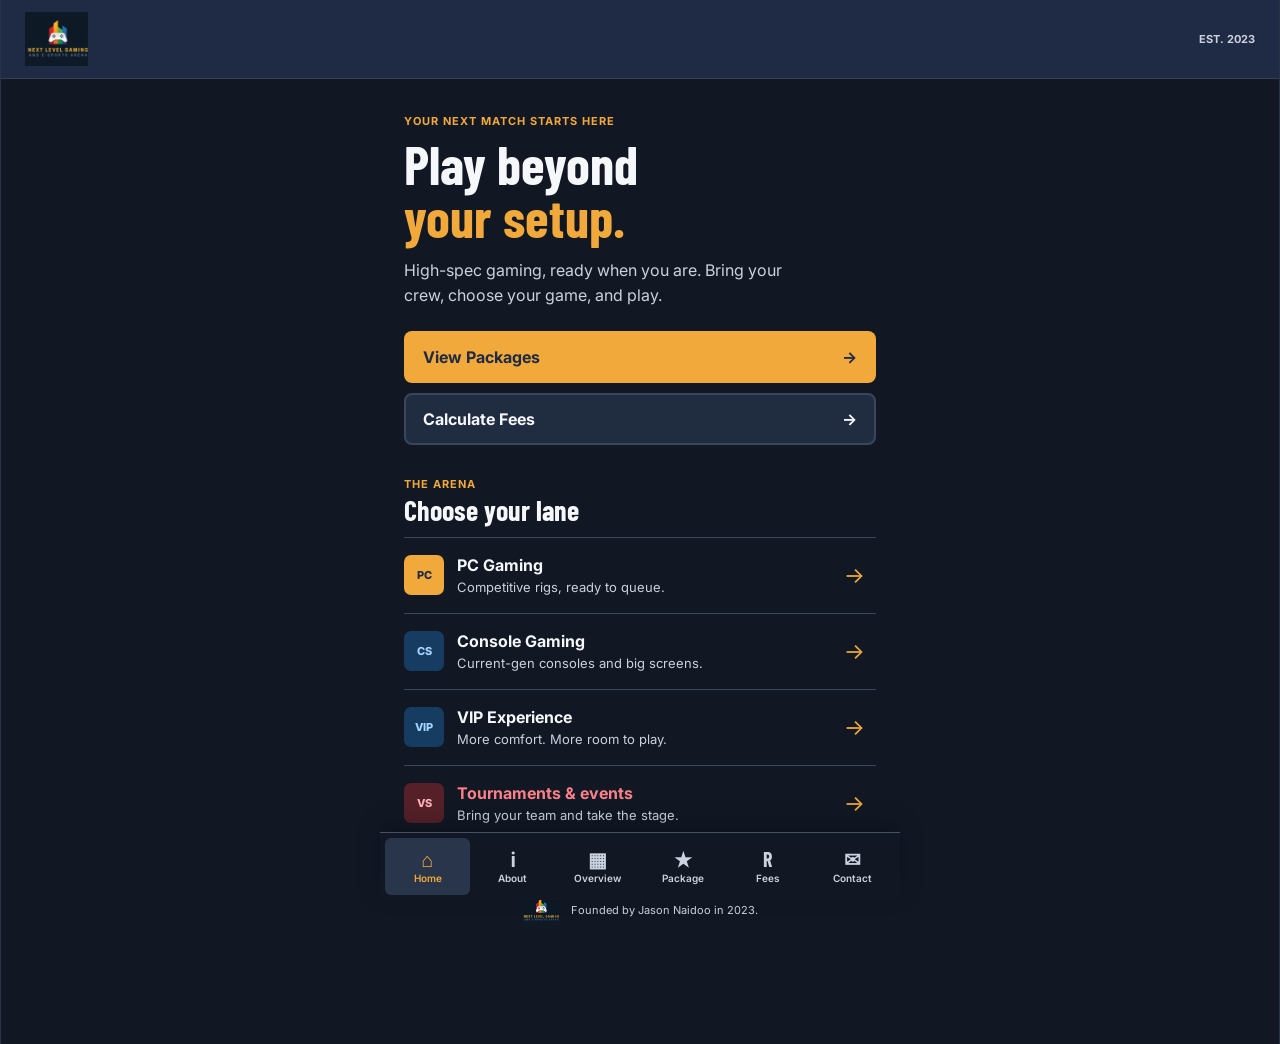
==== index.html @ 75a26975 "Initial commit" ====
<!doctype html>
<html lang="en">
<head>
  <meta charset="utf-8">
  <meta name="viewport" content="width=device-width, initial-scale=1, viewport-fit=cover">
  <meta name="theme-color" content="#1F2A44">
  <meta name="description" content="Play at Next Level Gaming & Esports Arena. Explore gaming packages and plan your session.">
  <title>Home | Next Level Gaming & Esports Arena</title>
  <link rel="preconnect" href="https://fonts.googleapis.com">
  <link rel="preconnect" href="https://fonts.gstatic.com" crossorigin>
  <link href="https://fonts.googleapis.com/css2?family=Barlow+Condensed:wght@600;700;800&family=Inter:wght@400;500;600;700&display=swap" rel="stylesheet">
  <link rel="stylesheet" href="css/style.css">
  <script src="js/script.js" defer></script>
</head>
<body>
  <!-- The shared header keeps the venue identity visible without adding desktop navigation. -->
  <header class="site-header">
    <a class="brand" href="index.html" aria-label="Next Level Gaming Arena home">
      <img class="brand-logo" src="assets/nlg-logo.jpg" alt="Next Level Gaming and Esports Arena logo">
      <span class="brand-fallback" hidden><strong>NEXT LEVEL</strong><small>GAMING &amp; ESPORTS ARENA</small></span>
    </a>
    <span class="header-year">EST. 2023</span>
  </header>

  <main class="page-content home-page">
    <section class="home-intro" aria-labelledby="welcome-heading">
      <p class="eyebrow">YOUR NEXT MATCH STARTS HERE</p>
      <h1 id="welcome-heading">Play beyond<br><span>your setup.</span></h1>
      <p class="intro-copy">High-spec gaming, ready when you are. Bring your crew, choose your game, and play.</p>
    </section>

    <!-- The two clear actions sit after the welcome so they are easy to reach while scrolling. -->
    <section class="home-actions" aria-label="Get started">
      <a class="button button-primary" href="package.html">View Packages <span aria-hidden="true">&#8594;</span></a>
      <a class="button button-secondary" href="calculate-fees.html">Calculate Fees <span aria-hidden="true">&#8594;</span></a>
    </section>

    <section class="quick-highlights" aria-labelledby="highlights-heading">
      <div class="section-heading-row">
        <p class="eyebrow">THE ARENA</p>
        <h2 id="highlights-heading">Choose your lane</h2>
      </div>
      <ul class="highlight-list">
        <li class="highlight-item"><span class="highlight-mark mark-gold" aria-hidden="true">PC</span><div><h3>PC Gaming</h3><p>Competitive rigs, ready to queue.</p></div><a href="package.html" aria-label="Explore PC gaming package">&#8594;</a></li>
        <li class="highlight-item"><span class="highlight-mark mark-blue" aria-hidden="true">CS</span><div><h3>Console Gaming</h3><p>Current-gen consoles and big screens.</p></div><a href="overview.html" aria-label="See console gaming overview">&#8594;</a></li>
        <li class="highlight-item"><span class="highlight-mark mark-blue" aria-hidden="true">VIP</span><div><h3>VIP Experience</h3><p>More comfort. More room to play.</p></div><a href="calculate-fees.html" aria-label="Calculate VIP session fees">&#8594;</a></li>
        <li class="highlight-item highlight-competitive"><span class="highlight-mark mark-red" aria-hidden="true">VS</span><div><h3>Tournaments &amp; events</h3><p>Bring your team and take the stage.</p></div><a href="contact.html" aria-label="Contact us about events">&#8594;</a></li>
      </ul>
    </section>
  </main>

  <footer class="site-footer">
    <img class="footer-logo" src="assets/nlg-logo.jpg" alt="Next Level Gaming and Esports Arena logo">
    <p>Founded by Jason Naidoo in 2023.</p>
  </footer>

  <!-- Fixed navigation stays within thumb reach; the active link is announced to screen readers. -->
  <nav class="bottom-nav" aria-label="Main navigation">
    <a class="nav-item is-active" href="index.html" aria-current="page"><span class="nav-icon" aria-hidden="true">&#8962;</span><span>Home</span></a>
    <a class="nav-item" href="about.html"><span class="nav-icon" aria-hidden="true">i</span><span>About</span></a>
    <a class="nav-item" href="overview.html"><span class="nav-icon" aria-hidden="true">&#9638;</span><span>Overview</span></a>
    <a class="nav-item" href="package.html"><span class="nav-icon" aria-hidden="true">&#9733;</span><span>Package</span></a>
    <a class="nav-item" href="calculate-fees.html"><span class="nav-icon" aria-hidden="true">R</span><span>Fees</span></a>
    <a class="nav-item" href="contact.html"><span class="nav-icon" aria-hidden="true">&#9993;</span><span>Contact</span></a>
  </nav>
</body>
</html>
---- css/style.css ----
/* Shared mobile-first styling. The layouts stay one column because this is a phone app, not a desktop page squeezed down. */
:root {
  color-scheme: dark;
  --navy: #1F2A44;
  --gold: #F2A93B;
  --red: #E63946;
  --green: #3AAF57;
  --blue: #2E86DE;
  --page: #111824;
  --panel: #182234;
  --line: #39465C;
  --text: #F6F7FA;
  --muted: #CBD2DF;
  --font-body: 'Inter', 'Segoe UI', sans-serif;
  --font-display: 'Barlow Condensed', 'Arial Narrow', sans-serif;
}

* { box-sizing: border-box; }
html { min-width: 320px; background: var(--page); }
body {
  min-height: 100vh;
  margin: 0;
  padding: env(safe-area-inset-top) 0 calc(90px + env(safe-area-inset-bottom));
  background: var(--page);
  color: var(--text);
  font-family: var(--font-body);
  font-size: 16px;
  line-height: 1.5;
}
a { color: inherit; }
button, input, select, textarea { font: inherit; }
button, a, input, select, textarea { -webkit-tap-highlight-color: transparent; }

/* The logo area can display the supplied image or a readable text fallback while it is absent. */
.site-header {
  min-height: 78px;
  padding: 12px 20px;
  display: flex;
  align-items: center;
  justify-content: space-between;
  gap: 12px;
  background: var(--navy);
  border-bottom: 1px solid rgba(255,255,255,.1);
}
.brand { min-width: 0; min-height: 48px; display: flex; align-items: center; text-decoration: none; }
.brand-logo { display: block; max-width: 176px; max-height: 54px; width: auto; height: auto; object-fit: contain; }
.brand-fallback { flex-direction: column; line-height: 1; }
.brand-fallback:not([hidden]) { display: flex; }
.brand-fallback strong { color: var(--gold); font-family: var(--font-display); font-size: 28px; line-height: 1; }
.brand-fallback small { margin-top: 5px; color: var(--text); font-size: 9px; font-weight: 700; letter-spacing: .08em; }
.header-year { flex: 0 0 auto; color: var(--muted); font-size: 11px; font-weight: 700; }

.page-content { width: min(100%, 520px); margin: 0 auto; padding: 28px 20px 26px; }
.home-page { padding-top: 34px; }
.eyebrow { margin: 0 0 9px; color: var(--gold); font-size: 11px; font-weight: 700; letter-spacing: .09em; }
h1, h2, h3, p { margin-top: 0; }
h1, h2 { font-family: var(--font-display); font-weight: 700; line-height: .98; }
h1 { margin-bottom: 14px; font-size: 48px; }
h1 span { color: var(--gold); }
h2 { margin-bottom: 10px; font-size: 28px; }
h3 { margin-bottom: 2px; font-size: 16px; line-height: 1.3; }
.intro-copy { max-width: 390px; margin: 0; color: var(--muted); line-height: 1.55; }
.page-intro { margin-bottom: 27px; }
.home-intro { margin-bottom: 23px; }
.home-intro h1 { font-size: 54px; }

/* Full-width buttons are easier to hit one-handed than small inline links. */
.home-actions { display: grid; gap: 10px; margin-bottom: 31px; }
.button {
  min-height: 52px;
  padding: 12px 17px;
  display: flex;
  align-items: center;
  justify-content: space-between;
  gap: 12px;
  border: 2px solid transparent;
  border-radius: 8px;
  font-size: 16px;
  font-weight: 700;
  text-decoration: none;
  cursor: pointer;
  transition: transform .12s ease, filter .12s ease, background-color .12s ease;
}
.button-primary { background: var(--gold); color: var(--navy); }
.button-secondary { border-color: var(--line); background: #202C40; color: var(--text); }
.button:active, .nav-item:active { transform: scale(.98); filter: brightness(.9); }
.button:focus-visible, .nav-item:focus-visible, a:focus-visible, input:focus-visible, select:focus-visible, textarea:focus-visible { outline: 3px solid var(--blue); outline-offset: 3px; }

.section-heading-row { margin-bottom: 12px; }
.section-heading-row .eyebrow { margin-bottom: 5px; }
.quick-highlights { padding-bottom: 4px; }
.highlight-list { margin: 0; padding: 0; list-style: none; }
.highlight-item {
  min-height: 76px;
  padding: 12px 0;
  display: grid;
  grid-template-columns: 42px minmax(0, 1fr) 44px;
  align-items: center;
  gap: 11px;
  border-top: 1px solid var(--line);
}
.highlight-item p { margin: 0; color: var(--muted); font-size: 13px; line-height: 1.4; }
.highlight-item > a { min-width: 44px; min-height: 44px; display: grid; place-items: center; color: var(--gold); font-size: 22px; text-decoration: none; }
.highlight-mark { width: 40px; height: 40px; display: grid; place-items: center; border-radius: 7px; font-size: 11px; font-weight: 800; }
.mark-gold { background: var(--gold); color: var(--navy); }
.mark-blue { background: #173C61; color: #A7D2FF; }
.mark-red { background: #552028; color: #FFB2B7; }
.highlight-competitive h3 { color: #FF8188; }

.story-block { position: relative; margin: 31px 0 27px; padding: 20px 18px; background: var(--panel); border-left: 3px solid var(--gold); border-radius: 0 8px 8px 0; }
.story-year { margin: 0 0 7px; color: var(--gold); font-family: var(--font-display); font-size: 37px; font-weight: 700; line-height: 1; }
.story-block h2 { font-size: 27px; }
.story-block p:last-child { margin-bottom: 0; }
.story-block p:not(.story-year) { color: var(--muted); }
.statement-list { display: grid; }
.statement-item { padding: 18px 0; border-top: 1px solid var(--line); }
.statement-label { display: block; margin-bottom: 8px; color: var(--green); font-size: 11px; font-weight: 700; letter-spacing: .08em; }
.statement-vision .statement-label { color: #78B7FF; }
.statement-item h2 { font-size: 25px; }
.statement-item p { margin-bottom: 0; color: var(--muted); }
.text-link, .offer-link { min-height: 44px; display: inline-flex; align-items: center; gap: 8px; color: var(--gold); font-weight: 700; text-decoration: none; }

.offer-list { display: grid; }
.offer-item { padding: 19px 0 17px; border-top: 1px solid var(--line); }
.offer-index { display: block; margin-bottom: 8px; color: var(--gold); font-size: 11px; font-weight: 700; letter-spacing: .06em; }
.offer-blue { color: #78B7FF; }
.offer-red { color: #FF8188; }
.offer-item h2 { margin-bottom: 5px; font-size: 27px; }
.offer-item p { margin: 0; color: var(--muted); }
.offer-link { margin-top: 7px; font-size: 14px; }
.offer-vip { border-left: 3px solid var(--blue); padding-left: 14px; }
.offer-event { border-left: 3px solid var(--red); padding-left: 14px; }

.price-strip { margin: 0 0 27px; padding: 15px 17px; display: flex; align-items: center; justify-content: space-between; gap: 12px; border-radius: 8px; background: var(--gold); color: var(--navy); }
.price-strip > div { display: flex; align-items: baseline; gap: 6px; }
.price-caption { align-self: center; font-size: 10px; font-weight: 800; }
.price-strip strong { font-family: var(--font-display); font-size: 40px; line-height: 1; }
.price-unit { font-size: 13px; font-weight: 700; }
.price-note { padding-left: 12px; border-left: 1px solid rgba(31,42,68,.4); font-size: 12px; font-weight: 600; line-height: 1.3; }
.spec-section { margin-bottom: 25px; }
.spec-section h2 { margin-bottom: 14px; }
.spec-list { margin: 0; }
.spec-list > div { padding: 12px 0; display: grid; grid-template-columns: 86px minmax(0,1fr); gap: 10px; border-top: 1px solid var(--line); }
.spec-list dt { color: var(--gold); font-size: 12px; font-weight: 700; }
.spec-list dd { margin: 0; color: var(--text); font-size: 14px; }
.included-section { padding: 18px; border-radius: 8px; background: var(--panel); }
.included-section h2 { margin-bottom: 11px; font-size: 24px; }
.check-list { margin: 0; padding: 0; list-style: none; }
.check-list li { position: relative; margin-top: 8px; padding-left: 22px; color: var(--muted); }
.check-list li::before { position: absolute; left: 0; color: var(--green); content: '\2713'; font-weight: 700; }
.package-cta { margin-top: 22px; }
.fine-print { margin: 10px 0 0; color: var(--muted); font-size: 12px; }

.calculator-form, .contact-form { display: grid; gap: 17px; }
.field-group { display: grid; gap: 7px; }
.field-group label { font-size: 14px; font-weight: 700; }
.label-detail { color: var(--muted); font-size: 12px; font-weight: 400; }
.field-group input, .field-group select, .field-group textarea {
  width: 100%;
  min-height: 50px;
  padding: 11px 13px;
  border: 1px solid #647086;
  border-radius: 7px;
  background: #F6F7FA;
  color: #141B28;
  font-size: 16px;
}
.field-group select { padding-right: 35px; }
.field-group textarea { min-height: 116px; resize: vertical; }
.input-with-unit { position: relative; }
.input-with-unit input { padding-right: 82px; }
.input-with-unit > span { position: absolute; top: 50%; right: 13px; color: #45516A; font-size: 13px; transform: translateY(-50%); pointer-events: none; }
.total-panel { margin-top: 24px; padding: 20px; border: 1px solid #526079; border-radius: 8px; background: var(--navy); }
.total-panel .eyebrow { margin-bottom: 4px; }
.total-amount { display: block; color: var(--gold); font-family: var(--font-display); font-size: 52px; font-weight: 700; line-height: 1.05; }
.total-message { margin: 6px 0 0; color: var(--muted); font-size: 13px; }
.fee-error, .field-error { color: #FF8188; font-size: 13px; font-weight: 600; }
.fee-error { margin: 12px 0 0; }
.fee-error[hidden], .form-success[hidden] { display: none; }
[aria-invalid="true"] { border-color: var(--red) !important; }

.submit-button { width: 100%; margin-top: 2px; }
.form-success { margin: 0; padding: 13px; border-left: 4px solid var(--green); border-radius: 4px; background: #173223; color: #BDF2C9; }
.contact-details { margin-top: 31px; padding-top: 21px; border-top: 1px solid var(--line); }
.contact-details .eyebrow { margin-bottom: 5px; }
.contact-details h2 { margin-bottom: 11px; }
.contact-link { min-height: 58px; display: flex; flex-direction: column; justify-content: center; border-top: 1px solid var(--line); font-style: normal; text-decoration: none; }
.contact-link span { color: var(--muted); font-size: 12px; }
.contact-link strong { overflow-wrap: anywhere; color: #78B7FF; font-size: 15px; }

.site-footer { min-height: 83px; padding: 13px 20px 18px; display: flex; align-items: center; justify-content: center; gap: 12px; color: var(--muted); font-size: 11px; text-align: center; }
.footer-logo { display: block; width: auto; max-width: 74px; max-height: 32px; object-fit: contain; }
.site-footer p { margin: 0; }

/* Six compact targets fit the phone width; the safe-area inset protects the home indicator. */
.bottom-nav {
  position: fixed;
  z-index: 10;
  right: 0;
  bottom: 0;
  left: 0;
  min-height: calc(68px + env(safe-area-inset-bottom));
  padding: 5px 5px calc(5px + env(safe-area-inset-bottom));
  display: grid;
  grid-template-columns: repeat(6, minmax(0, 1fr));
  border-top: 1px solid #45516A;
  background: #111824;
  box-shadow: 0 -8px 24px rgba(0,0,0,.22);
}
.nav-item { min-width: 0; min-height: 54px; display: flex; flex-direction: column; align-items: center; justify-content: center; gap: 1px; border-radius: 6px; color: #CBD2DF; font-size: 10px; font-weight: 600; text-decoration: none; transition: transform .12s ease, background-color .12s ease; }
.nav-icon { height: 23px; display: grid; place-items: center; font-family: var(--font-display); font-size: 20px; font-weight: 700; line-height: 1; }
.nav-item.is-active { background: #29354B; color: var(--gold); }
.nav-item.is-active .nav-icon { color: var(--gold); }

@media (min-width: 520px) {
  body { border-right: 1px solid #283347; border-left: 1px solid #283347; }
  .site-header { padding-right: 24px; padding-left: 24px; }
  .page-content { padding-right: 24px; padding-left: 24px; }
  .bottom-nav { right: max(0px, calc((100vw - 520px) / 2)); left: max(0px, calc((100vw - 520px) / 2)); }
}

@media (prefers-reduced-motion: reduce) {
  *, *::before, *::after { scroll-behavior: auto !important; transition-duration: .01ms !important; }
}
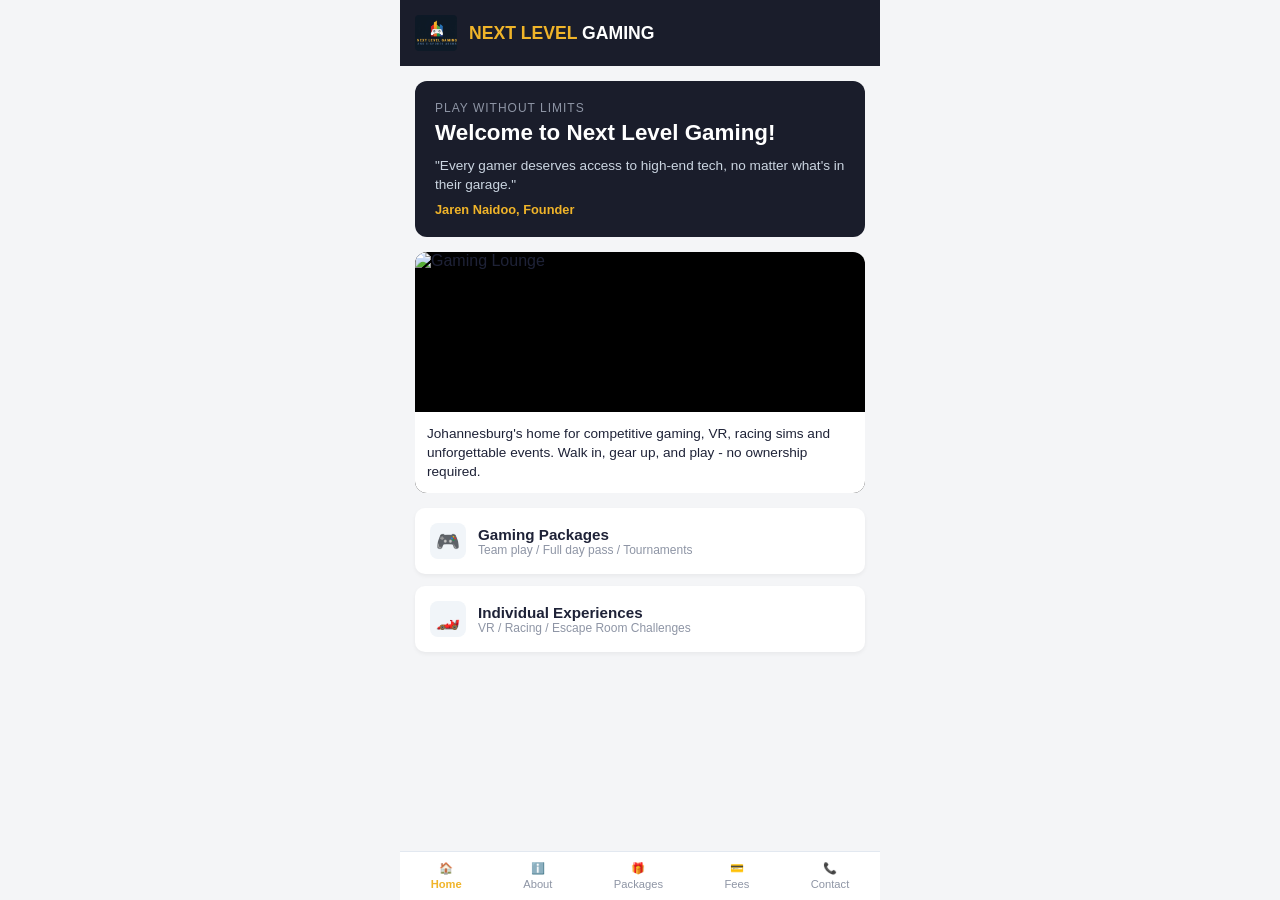
==== commit 622e2b45: "Initial commit" ====
--- a/index.html
+++ b/index.html
@@ -1,67 +1,97 @@
-<!doctype html>
+<!DOCTYPE html>
 <html lang="en">
 <head>
-  <meta charset="utf-8">
-  <meta name="viewport" content="width=device-width, initial-scale=1, viewport-fit=cover">
-  <meta name="theme-color" content="#1F2A44">
-  <meta name="description" content="Play at Next Level Gaming & Esports Arena. Explore gaming packages and plan your session.">
-  <title>Home | Next Level Gaming & Esports Arena</title>
-  <link rel="preconnect" href="https://fonts.googleapis.com">
-  <link rel="preconnect" href="https://fonts.gstatic.com" crossorigin>
-  <link href="https://fonts.googleapis.com/css2?family=Barlow+Condensed:wght@600;700;800&family=Inter:wght@400;500;600;700&display=swap" rel="stylesheet">
-  <link rel="stylesheet" href="css/style.css">
-  <script src="js/script.js" defer></script>
+    <meta charset="UTF-8">
+    <meta name="viewport" content="width=device-width, initial-scale=1.0">
+    <title>Next Level Gaming - Home</title>
+    <style>
+        :root {
+            --bg-dark: #1A1D2B;
+            --bg-card: #24293E;
+            --bg-light: #F4F5F7;
+            --accent-gold: #F0B429;
+            --accent-green: #22C55E;
+            --text-dark: #1E2237;
+            --text-light: #FFFFFF;
+            --text-muted: #8E95A5;
+        }
+        * { box-sizing: border-box; margin: 0; padding: 0; font-family: 'Segoe UI', Tahoma, Geneva, Verdana, sans-serif; }
+        body { background-color: var(--bg-light); color: var(--text-dark); padding-bottom: 70px; max-width: 480px; margin: 0 auto; }
+        .header { background-color: var(--bg-dark); color: var(--text-light); padding: 15px; display: flex; align-items: center; gap: 12px; font-weight: bold; font-size: 1.1rem; }
+        .header-logo { height: 36px; width: auto; max-width: 25vw; object-fit: contain; border-radius: 4px; flex-shrink: 0; }
+        .header-title { min-width: 0; overflow-wrap: anywhere; }
+        .header .logo-text { color: var(--accent-gold); }
+        .container { padding: 15px; }
+        .hero-banner { background-color: var(--bg-dark); color: var(--text-light); padding: 20px; border-radius: 12px; margin-bottom: 15px; }
+        .hero-subtitle { color: var(--text-muted); font-size: 0.75rem; text-transform: uppercase; letter-spacing: 1px; margin-bottom: 5px; }
+        .hero-title { font-size: 1.4rem; font-weight: bold; margin-bottom: 10px; }
+        .hero-quote { font-size: 0.85rem; color: #CBD5E1; line-height: 1.4; margin-bottom: 8px; }
+        .hero-author { font-size: 0.8rem; color: var(--accent-gold); font-weight: 600; }
+        .img-card { background-color: #000; border-radius: 12px; overflow: hidden; margin-bottom: 15px; }
+        .img-card img { width: 100%; height: 160px; object-fit: cover; display: block; }
+        .img-card .caption { padding: 12px; font-size: 0.85rem; color: var(--text-dark); line-height: 1.4; background: #FFF; }
+        .quick-nav-card { background: #FFF; padding: 15px; border-radius: 10px; margin-bottom: 12px; display: flex; align-items: center; gap: 12px; box-shadow: 0 2px 4px rgba(0,0,0,0.05); }
+        .quick-nav-icon { width: 36px; height: 36px; background: #F1F5F9; border-radius: 8px; display: flex; align-items: center; justify-content: center; font-size: 1.2rem; }
+        .quick-nav-text h4 { font-size: 0.95rem; font-weight: bold; }
+        .quick-nav-text p { font-size: 0.75rem; color: var(--text-muted); }
+        .bottom-nav { position: fixed; bottom: 0; left: 0; right: 0; max-width: 480px; margin: 0 auto; background: #FFF; display: flex; justify-content: space-around; padding: 10px 0; border-top: 1px solid #E2E8F0; z-index: 1000; }
+        .nav-item { text-decoration: none; color: var(--text-muted); font-size: 0.7rem; text-align: center; display: flex; flex-direction: column; align-items: center; gap: 3px; }
+        .nav-item.active { color: var(--accent-gold); font-weight: bold; }
+    </style>
 </head>
 <body>
-  <!-- The shared header keeps the venue identity visible without adding desktop navigation. -->
-  <header class="site-header">
-    <a class="brand" href="index.html" aria-label="Next Level Gaming Arena home">
-      <img class="brand-logo" src="assets/nlg-logo.jpg" alt="Next Level Gaming and Esports Arena logo">
-      <span class="brand-fallback" hidden><strong>NEXT LEVEL</strong><small>GAMING &amp; ESPORTS ARENA</small></span>
-    </a>
-    <span class="header-year">EST. 2023</span>
-  </header>
+    <!-- Top Bar -->
+    <header class="header">
+        <img src="assets/logo.jpg" alt="Next Level Gaming and E-Sports Arena" class="header-logo">
+        <span class="header-title"><span class="logo-text">NEXT LEVEL</span> GAMING</span>
+    </header>
 
-  <main class="page-content home-page">
-    <section class="home-intro" aria-labelledby="welcome-heading">
-      <p class="eyebrow">YOUR NEXT MATCH STARTS HERE</p>
-      <h1 id="welcome-heading">Play beyond<br><span>your setup.</span></h1>
-      <p class="intro-copy">High-spec gaming, ready when you are. Bring your crew, choose your game, and play.</p>
-    </section>
+    <div class="container">
+        <!-- Hero Banner -->
+        <div class="hero-banner">
+            <div class="hero-subtitle">PLAY WITHOUT LIMITS</div>
+            <div class="hero-title">Welcome to Next Level Gaming!</div>
+            <div class="hero-quote">"Every gamer deserves access to high-end tech, no matter what's in their garage."</div>
+            <div class="hero-author">Jaren Naidoo, Founder</div>
+        </div>
 
-    <!-- The two clear actions sit after the welcome so they are easy to reach while scrolling. -->
-    <section class="home-actions" aria-label="Get started">
-      <a class="button button-primary" href="package.html">View Packages <span aria-hidden="true">&#8594;</span></a>
-      <a class="button button-secondary" href="calculate-fees.html">Calculate Fees <span aria-hidden="true">&#8594;</span></a>
-    </section>
+        <!-- Venue Banner -->
+        <div class="img-card">
+            <img src="https://images.unsplash.com/photo-1542751371-adc38448a05e?auto=format&fit=crop&w=600&q=80" alt="Gaming Lounge">
+            <div class="caption">
+                Johannesburg's home for competitive gaming, VR, racing sims and unforgettable events. Walk in, gear up, and play - no ownership required.
+            </div>
+        </div>
 
-    <section class="quick-highlights" aria-labelledby="highlights-heading">
-      <div class="section-heading-row">
-        <p class="eyebrow">THE ARENA</p>
-        <h2 id="highlights-heading">Choose your lane</h2>
-      </div>
-      <ul class="highlight-list">
-        <li class="highlight-item"><span class="highlight-mark mark-gold" aria-hidden="true">PC</span><div><h3>PC Gaming</h3><p>Competitive rigs, ready to queue.</p></div><a href="package.html" aria-label="Explore PC gaming package">&#8594;</a></li>
-        <li class="highlight-item"><span class="highlight-mark mark-blue" aria-hidden="true">CS</span><div><h3>Console Gaming</h3><p>Current-gen consoles and big screens.</p></div><a href="overview.html" aria-label="See console gaming overview">&#8594;</a></li>
-        <li class="highlight-item"><span class="highlight-mark mark-blue" aria-hidden="true">VIP</span><div><h3>VIP Experience</h3><p>More comfort. More room to play.</p></div><a href="calculate-fees.html" aria-label="Calculate VIP session fees">&#8594;</a></li>
-        <li class="highlight-item highlight-competitive"><span class="highlight-mark mark-red" aria-hidden="true">VS</span><div><h3>Tournaments &amp; events</h3><p>Bring your team and take the stage.</p></div><a href="contact.html" aria-label="Contact us about events">&#8594;</a></li>
-      </ul>
-    </section>
-  </main>
+        <!-- Quick Links -->
+        <a href="packages.html" style="text-decoration: none; color: inherit;">
+            <div class="quick-nav-card">
+                <div class="quick-nav-icon">🎮</div>
+                <div class="quick-nav-text">
+                    <h4>Gaming Packages</h4>
+                    <p>Team play / Full day pass / Tournaments</p>
+                </div>
+            </div>
+        </a>
 
-  <footer class="site-footer">
-    <img class="footer-logo" src="assets/nlg-logo.jpg" alt="Next Level Gaming and Esports Arena logo">
-    <p>Founded by Jason Naidoo in 2023.</p>
-  </footer>
+        <a href="experiences.html" style="text-decoration: none; color: inherit;">
+            <div class="quick-nav-card">
+                <div class="quick-nav-icon">🏎️</div>
+                <div class="quick-nav-text">
+                    <h4>Individual Experiences</h4>
+                    <p>VR / Racing / Escape Room Challenges</p>
+                </div>
+            </div>
+        </a>
+    </div>
 
-  <!-- Fixed navigation stays within thumb reach; the active link is announced to screen readers. -->
-  <nav class="bottom-nav" aria-label="Main navigation">
-    <a class="nav-item is-active" href="index.html" aria-current="page"><span class="nav-icon" aria-hidden="true">&#8962;</span><span>Home</span></a>
-    <a class="nav-item" href="about.html"><span class="nav-icon" aria-hidden="true">i</span><span>About</span></a>
-    <a class="nav-item" href="overview.html"><span class="nav-icon" aria-hidden="true">&#9638;</span><span>Overview</span></a>
-    <a class="nav-item" href="package.html"><span class="nav-icon" aria-hidden="true">&#9733;</span><span>Package</span></a>
-    <a class="nav-item" href="calculate-fees.html"><span class="nav-icon" aria-hidden="true">R</span><span>Fees</span></a>
-    <a class="nav-item" href="contact.html"><span class="nav-icon" aria-hidden="true">&#9993;</span><span>Contact</span></a>
-  </nav>
+    <!-- Bottom Navigation -->
+    <nav class="bottom-nav">
+        <a href="index.html" class="nav-item active"><span>🏠</span>Home</a>
+        <a href="about.html" class="nav-item"><span>ℹ️</span>About</a>
+        <a href="packages.html" class="nav-item"><span>🎁</span>Packages</a>
+        <a href="fees.html" class="nav-item"><span>💳</span>Fees</a>
+        <a href="contact.html" class="nav-item"><span>📞</span>Contact</a>
+    </nav>
 </body>
-</html>
+</html>
